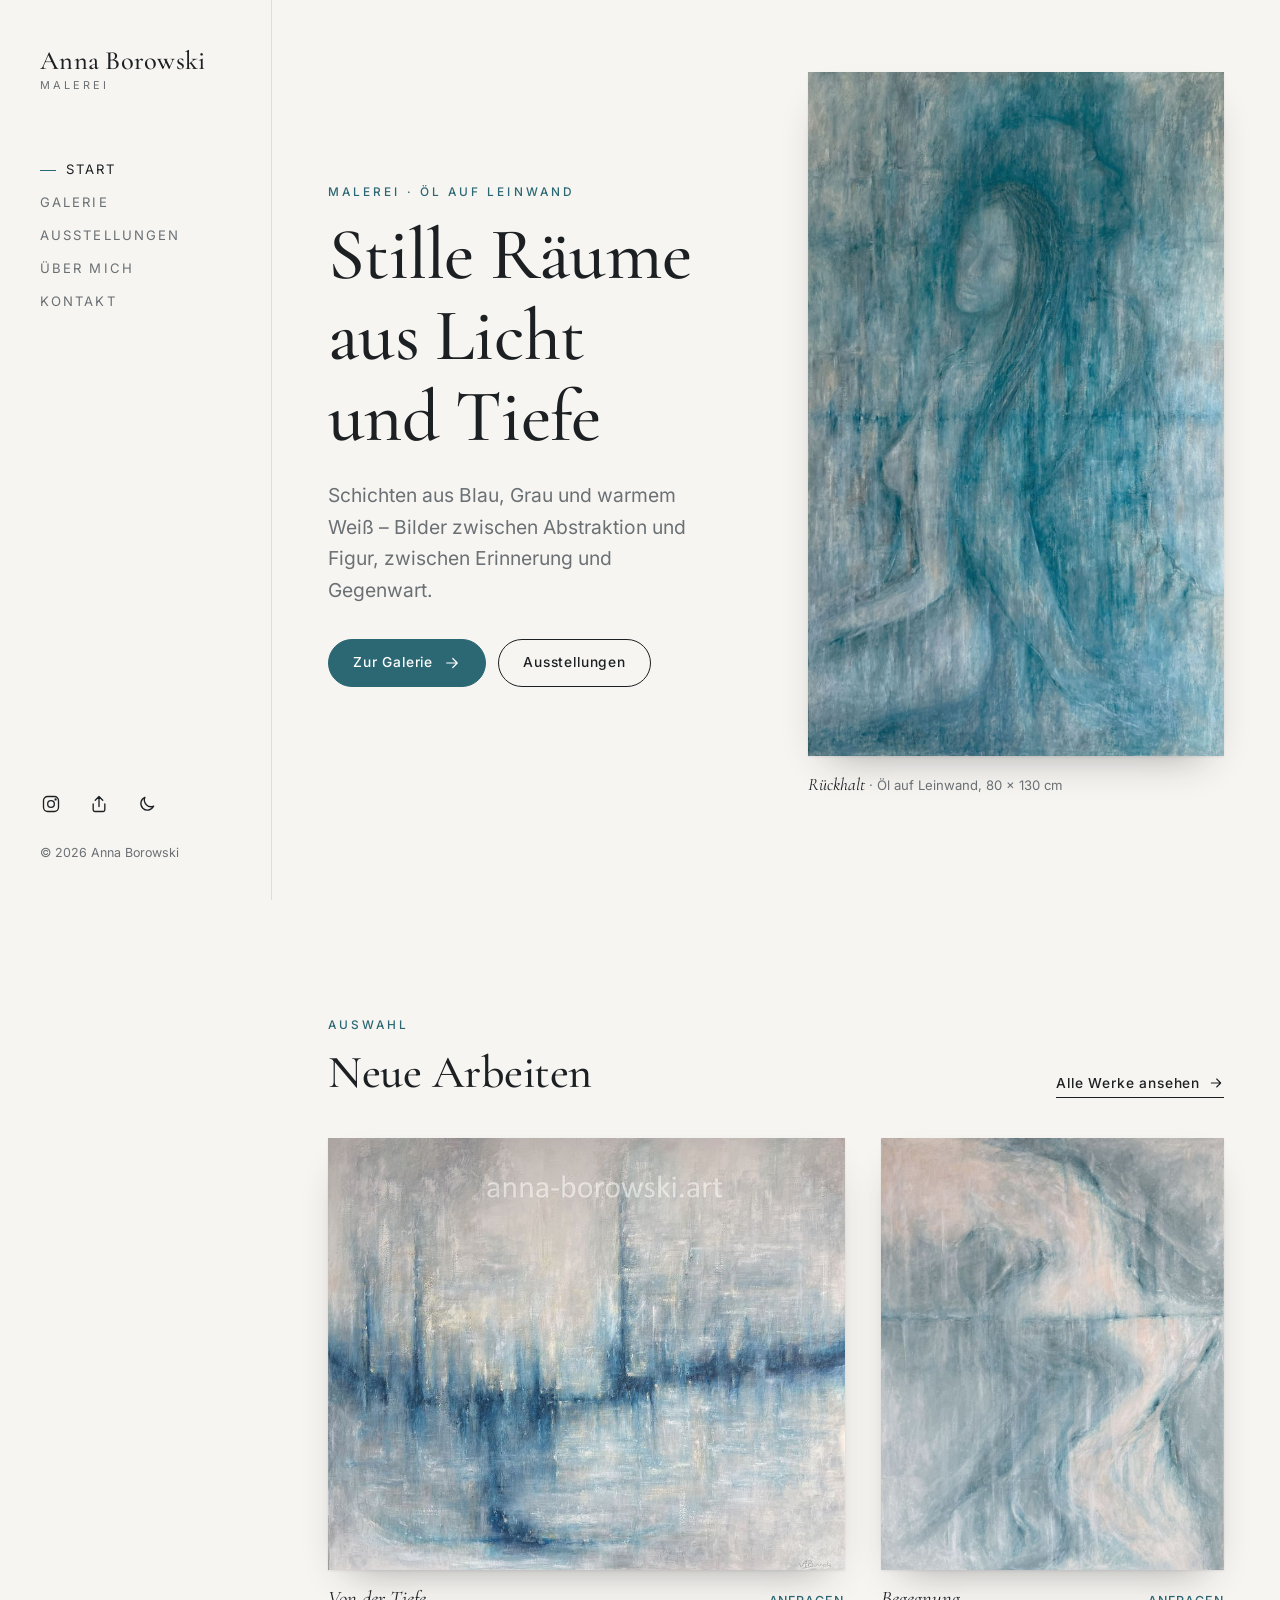
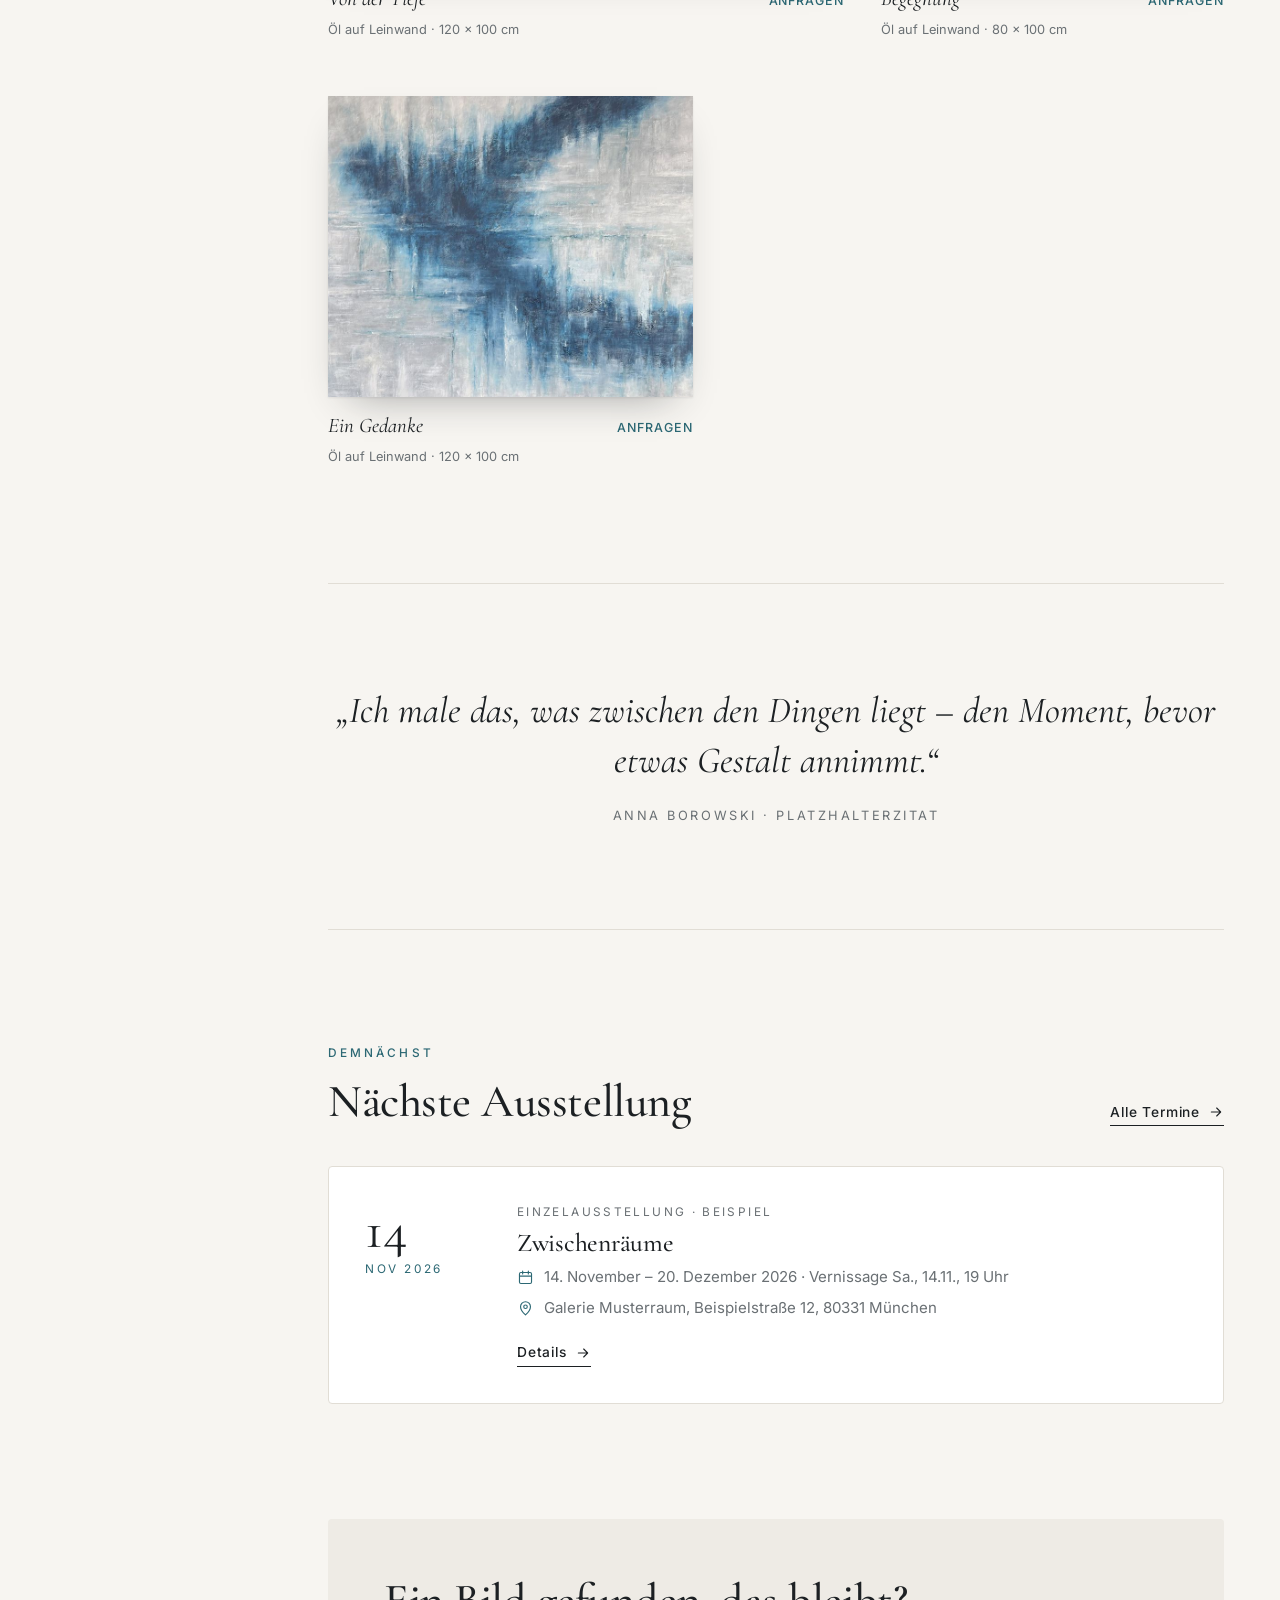
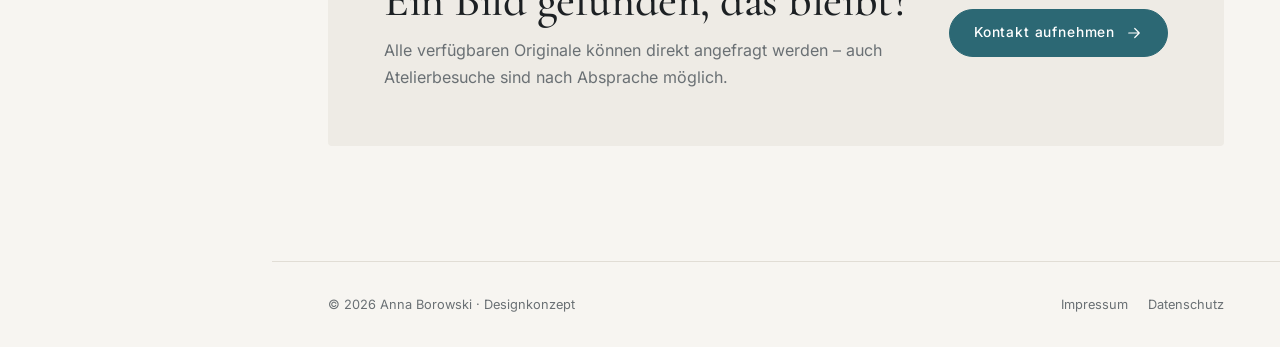
==== index.html @ f3c29e10 "Website-Konzept für Anna Borowski Statisches Designkonzept (HTML/CSS/JS, ohne Build) für GitHub Page" ====
<!doctype html>
<html lang="de">
<head>
  <meta charset="utf-8">
  <meta name="viewport" content="width=device-width, initial-scale=1, viewport-fit=cover">
  <title>Anna Borowski – Malerei</title>
  <meta name="description" content="Anna Borowski – Malerin. Ölbilder zwischen Abstraktion und Figur.">
  <!-- Konzept-Demo: nicht von Suchmaschinen indexieren lassen -->
  <meta name="robots" content="noindex, nofollow">
  <meta name="theme-color" content="#f7f5f1">
  <link rel="icon" href="assets/img/favicon.svg" type="image/svg+xml">
  <link rel="preload" href="assets/fonts/cormorant-garamond-latin-500-normal.woff2" as="font" type="font/woff2" crossorigin>
  <script>
    /* Theme vor dem ersten Rendern setzen (verhindert Aufblitzen) */
    (function () {
      var t = null;
      try { t = localStorage.getItem("theme"); } catch (e) {}
      if (t !== "light" && t !== "dark") t = matchMedia("(prefers-color-scheme: dark)").matches ? "dark" : "light";
      document.documentElement.dataset.theme = t;
    })();
  </script>
  <link rel="stylesheet" href="assets/css/style.css">
  <script src="assets/js/data.js" defer></script>
  <script src="assets/js/main.js" defer></script>
</head>
<body>
  <a class="skip-link" href="#main">Zum Inhalt springen</a>

  <!-- Kopfzeile (nur Smartphone/Tablet) -->
  <header class="topbar">
    <a class="brand" href="index.html"><span class="brand__name">Anna Borowski</span></a>
    <div class="topbar__actions">
      <button class="icon-btn" type="button" data-share aria-label="Seite teilen"><svg viewBox="0 0 24 24" fill="none" stroke="currentColor" stroke-width="1.6" stroke-linecap="round" stroke-linejoin="round" aria-hidden="true"><path d="M12 15V3M7.5 7.5L12 3l4.5 4.5"/><path d="M5 12v7a2 2 0 002 2h10a2 2 0 002-2v-7"/></svg></button>
      <button class="icon-btn" type="button" data-theme-toggle aria-label="Dunkles Design aktivieren"><svg class="icon-moon" viewBox="0 0 24 24" fill="none" stroke="currentColor" stroke-width="1.6" stroke-linecap="round" stroke-linejoin="round" aria-hidden="true"><path d="M20 14.5A8 8 0 019.5 4a8 8 0 1010.5 10.5z"/></svg><svg class="icon-sun" viewBox="0 0 24 24" fill="none" stroke="currentColor" stroke-width="1.6" stroke-linecap="round" aria-hidden="true"><circle cx="12" cy="12" r="4"/><path d="M12 2.5v2M12 19.5v2M4.6 4.6L6 6M18 18l1.4 1.4M2.5 12h2M19.5 12h2M4.6 19.4L6 18M18 6l1.4-1.4"/></svg></button>
      <button class="icon-btn menu-btn" type="button" data-menu-toggle aria-controls="site-nav" aria-expanded="false" aria-label="Menü öffnen"><svg viewBox="0 0 24 24" fill="none" stroke="currentColor" stroke-width="1.6" stroke-linecap="round" aria-hidden="true"><path class="bar bar-1" d="M4 7h16"/><path class="bar bar-2" d="M4 12h16"/><path class="bar bar-3" d="M4 17h16"/></svg></button>
    </div>
  </header>

  <!-- Navigation: links auf dem Desktop, Vollbild-Menü auf dem Smartphone -->
  <aside class="sidebar" id="site-nav">
    <a class="brand" href="index.html"><span class="brand__name">Anna Borowski</span><span class="brand__sub">Malerei</span></a>
    <nav class="nav" aria-label="Hauptnavigation">
      <ul>
        <li><a href="index.html" aria-current="page">Start</a></li>
        <li><a href="galerie.html">Galerie</a></li>
        <li><a href="ausstellungen.html">Ausstellungen</a></li>
        <li><a href="ueber-mich.html">Über mich</a></li>
        <li><a href="kontakt.html">Kontakt</a></li>
      </ul>
    </nav>
    <div class="sidebar__foot">
      <div class="sidebar__actions">
        <a class="icon-btn" data-instagram href="https://www.instagram.com/" target="_blank" rel="noopener" aria-label="Instagram" title="Instagram"><svg viewBox="0 0 24 24" fill="none" stroke="currentColor" stroke-width="1.6" stroke-linecap="round" stroke-linejoin="round" aria-hidden="true"><rect x="3" y="3" width="18" height="18" rx="5"/><circle cx="12" cy="12" r="4"/><circle cx="17.5" cy="6.5" r=".6" fill="currentColor"/></svg></a>
        <button class="icon-btn" type="button" data-share aria-label="Seite teilen" title="Seite teilen"><svg viewBox="0 0 24 24" fill="none" stroke="currentColor" stroke-width="1.6" stroke-linecap="round" stroke-linejoin="round" aria-hidden="true"><path d="M12 15V3M7.5 7.5L12 3l4.5 4.5"/><path d="M5 12v7a2 2 0 002 2h10a2 2 0 002-2v-7"/></svg></button>
        <button class="icon-btn" type="button" data-theme-toggle aria-label="Dunkles Design aktivieren"><svg class="icon-moon" viewBox="0 0 24 24" fill="none" stroke="currentColor" stroke-width="1.6" stroke-linecap="round" stroke-linejoin="round" aria-hidden="true"><path d="M20 14.5A8 8 0 019.5 4a8 8 0 1010.5 10.5z"/></svg><svg class="icon-sun" viewBox="0 0 24 24" fill="none" stroke="currentColor" stroke-width="1.6" stroke-linecap="round" aria-hidden="true"><circle cx="12" cy="12" r="4"/><path d="M12 2.5v2M12 19.5v2M4.6 4.6L6 6M18 18l1.4 1.4M2.5 12h2M19.5 12h2M4.6 19.4L6 18M18 6l1.4-1.4"/></svg></button>
      </div>
      <p class="sidebar__legal">© <span data-year>2026</span> Anna Borowski</p>
    </div>
  </aside>

  <main class="main" id="main">

    <section class="hero">
      <div class="container hero__grid">
        <div class="hero__text">
          <p class="eyebrow">Malerei · Öl auf Leinwand</p>
          <h1>Stille Räume aus Licht und Tiefe</h1>
          <p class="lead">Schichten aus Blau, Grau und warmem Weiß – Bilder zwischen Abstraktion und Figur, zwischen Erinnerung und Gegenwart.</p>
          <div class="btn-row">
            <a class="btn btn--primary" href="galerie.html">Zur Galerie <svg viewBox="0 0 24 24" fill="none" stroke="currentColor" stroke-width="1.6" stroke-linecap="round" stroke-linejoin="round" aria-hidden="true"><path d="M5 12h14M13 6l6 6-6 6"/></svg></a>
            <a class="btn" href="ausstellungen.html">Ausstellungen</a>
          </div>
        </div>
        <figure class="hero__art protected">
          <button type="button" data-open-work="rueckhalt" aria-label="Rückhalt – Großansicht öffnen">
            <img src="assets/img/works/large/rueckhalt.jpg" width="2649" height="4355" alt="Rückhalt, Öl auf Leinwand, 80 × 130 cm" draggable="false" fetchpriority="high">
          </button>
          <figcaption><em>Rückhalt</em> · Öl auf Leinwand, 80 × 130 cm</figcaption>
        </figure>
      </div>
    </section>

    <section class="section">
      <div class="container">
        <div class="section-head">
          <div><p class="eyebrow">Auswahl</p><h2>Neue Arbeiten</h2></div>
          <a class="link-arrow" href="galerie.html">Alle Werke ansehen <svg viewBox="0 0 24 24" fill="none" stroke="currentColor" stroke-width="1.6" stroke-linecap="round" stroke-linejoin="round" aria-hidden="true"><path d="M5 12h14M13 6l6 6-6 6"/></svg></a>
        </div>
        <div data-featured="von-der-tiefe,begegnung,ein-gedanke"></div>
      </div>
    </section>

    <section class="section">
      <div class="container">
        <div class="statement reveal">
          <blockquote>„Ich male das, was zwischen den Dingen liegt – den Moment, bevor etwas Gestalt annimmt.“</blockquote>
          <cite>Anna Borowski · Platzhalterzitat</cite>
        </div>
      </div>
    </section>

    <section class="section">
      <div class="container">
        <div class="section-head">
          <div><p class="eyebrow">Demnächst</p><h2>Nächste Ausstellung</h2></div>
          <a class="link-arrow" href="ausstellungen.html">Alle Termine <svg viewBox="0 0 24 24" fill="none" stroke="currentColor" stroke-width="1.6" stroke-linecap="round" stroke-linejoin="round" aria-hidden="true"><path d="M5 12h14M13 6l6 6-6 6"/></svg></a>
        </div>
        <article class="event reveal">
          <div class="event__date"><span class="event__day">14</span><span class="event__month">Nov 2026</span></div>
          <div>
            <p class="event__type">Einzelausstellung · Beispiel</p>
            <h3>Zwischenräume</h3>
            <ul class="event__facts">
              <li><svg viewBox="0 0 24 24" fill="none" stroke="currentColor" stroke-width="1.6" stroke-linecap="round" stroke-linejoin="round" aria-hidden="true"><rect x="3.5" y="5" width="17" height="15.5" rx="2"/><path d="M3.5 10h17M8 3v4M16 3v4"/></svg><span>14. November – 20. Dezember 2026 · Vernissage Sa., 14.11., 19 Uhr</span></li>
              <li><svg viewBox="0 0 24 24" fill="none" stroke="currentColor" stroke-width="1.6" stroke-linecap="round" stroke-linejoin="round" aria-hidden="true"><path d="M12 21s-7-6.2-7-11.5a7 7 0 0114 0C19 14.8 12 21 12 21z"/><circle cx="12" cy="9.5" r="2.5"/></svg><span>Galerie Musterraum, Beispielstraße 12, 80331 München</span></li>
            </ul>
            <a class="link-arrow" href="ausstellungen.html">Details <svg viewBox="0 0 24 24" fill="none" stroke="currentColor" stroke-width="1.6" stroke-linecap="round" stroke-linejoin="round" aria-hidden="true"><path d="M5 12h14M13 6l6 6-6 6"/></svg></a>
          </div>
        </article>
      </div>
    </section>

    <section class="section">
      <div class="container">
        <div class="cta-band reveal">
          <div>
            <h2>Ein Bild gefunden, das bleibt?</h2>
            <p>Alle verfügbaren Originale können direkt angefragt werden – auch Atelierbesuche sind nach Absprache möglich.</p>
          </div>
          <a class="btn btn--primary" href="kontakt.html">Kontakt aufnehmen <svg viewBox="0 0 24 24" fill="none" stroke="currentColor" stroke-width="1.6" stroke-linecap="round" stroke-linejoin="round" aria-hidden="true"><path d="M5 12h14M13 6l6 6-6 6"/></svg></a>
        </div>
      </div>
    </section>

    <footer class="site-footer">
      <span>© <span data-year>2026</span> Anna Borowski · Designkonzept</span>
      <nav aria-label="Rechtliches"><a href="#">Impressum</a><a href="#">Datenschutz</a></nav>
    </footer>
  </main>
</body>
</html>
---- assets/css/style.css ----
/* ==========================================================================
   Anna Borowski – Designkonzept
   Aufbau: Fonts · Tokens (hell/dunkel) · Basis · Layout (Sidebar/Topbar) ·
           Komponenten · Seiten · Galerie · Lightbox · Dialoge · Utilities
   ========================================================================== */

/* ---------- Fonts (lokal eingebunden, keine Verbindung zu Google) ---------- */
@font-face {
  font-family: "Cormorant Garamond";
  src: url("../fonts/cormorant-garamond-latin-400-normal.woff2") format("woff2");
  font-weight: 400; font-style: normal; font-display: swap;
}
@font-face {
  font-family: "Cormorant Garamond";
  src: url("../fonts/cormorant-garamond-latin-500-normal.woff2") format("woff2");
  font-weight: 500; font-style: normal; font-display: swap;
}
@font-face {
  font-family: "Cormorant Garamond";
  src: url("../fonts/cormorant-garamond-latin-400-italic.woff2") format("woff2");
  font-weight: 400; font-style: italic; font-display: swap;
}
@font-face {
  font-family: "Inter";
  src: url("../fonts/inter-latin-wght-normal.woff2") format("woff2");
  font-weight: 100 900; font-style: normal; font-display: swap;
}

/* ---------- Design-Tokens ---------- */
:root {
  --font-serif: "Cormorant Garamond", "Iowan Old Style", Georgia, serif;
  --font-sans: "Inter", system-ui, -apple-system, "Segoe UI", sans-serif;

  --bg: #f7f5f1;
  --surface: #ffffff;
  --surface-2: #eeebe5;
  --text: #1c2023;
  --muted: #6a7074;
  --line: #e1ddd5;
  --accent: #2c6874;          /* Petrol – aus den Blau-/Türkistönen der Bilder */
  --accent-hover: #22535d;
  --accent-contrast: #ffffff;
  --sold: #b5473a;
  --available: #3c7a5a;
  --shadow-art: 0 1px 2px rgb(30 35 40 / 0.08), 0 18px 40px -22px rgb(30 35 40 / 0.45);
  --backdrop: rgb(20 24 28 / 0.45);

  --sidebar-w: 272px;
  --gutter: 16px;
  --content-max: 1240px;
  --radius: 4px;
  --ease: cubic-bezier(0.22, 0.61, 0.36, 1);

  color-scheme: light;
}

:root[data-theme="dark"] {
  --bg: #121417;
  --surface: #1a1d21;
  --surface-2: #23272c;
  --text: #ebe7e1;
  --muted: #9ba1a7;
  --line: #2d3238;
  --accent: #86bcc7;
  --accent-hover: #a5d0d9;
  --accent-contrast: #0e1215;
  --sold: #e2705f;
  --available: #7cc29b;
  --shadow-art: 0 1px 2px rgb(0 0 0 / 0.4), 0 22px 44px -24px rgb(0 0 0 / 0.9);
  --backdrop: rgb(0 0 0 / 0.6);
  color-scheme: dark;
}

@media (min-width: 640px)  { :root { --gutter: 32px; } }
@media (min-width: 1024px) { :root { --gutter: 56px; } }

/* ---------- Basis ---------- */
*, *::before, *::after { box-sizing: border-box; }

html { -webkit-text-size-adjust: 100%; scroll-behavior: smooth; }

body {
  margin: 0;
  font-family: var(--font-sans);
  font-size: 1rem;
  line-height: 1.65;
  color: var(--text);
  background: var(--bg);
  -webkit-font-smoothing: antialiased;
  transition: background-color .35s var(--ease), color .35s var(--ease);
}

h1, h2, h3 {
  font-family: var(--font-serif);
  font-weight: 500;
  line-height: 1.1;
  letter-spacing: -0.01em;
  margin: 0 0 .5em;
}
h1 { font-size: clamp(2.6rem, 6vw, 4.6rem); }
h2 { font-size: clamp(2rem, 3.6vw, 2.9rem); }
h3 { font-size: 1.6rem; }

p { margin: 0 0 1.1em; }
a { color: inherit; }
a:hover { color: var(--accent); }

img { display: block; max-width: 100%; height: auto; }

button { font: inherit; color: inherit; }

:focus-visible { outline: 2px solid var(--accent); outline-offset: 3px; }

::selection { background: var(--accent); color: var(--accent-contrast); }

.skip-link {
  position: absolute; left: 12px; top: -60px; z-index: 200;
  background: var(--text); color: var(--bg); padding: 10px 16px; border-radius: var(--radius);
}
.skip-link:focus { top: 12px; }

/* Bilderschutz: kein Markieren, Ziehen oder iOS-Long-Press-Menü */
.protected, .protected img {
  -webkit-user-select: none; user-select: none;
  -webkit-user-drag: none;
  -webkit-touch-callout: none;
}

/* ---------- Layout: Topbar (mobil) ---------- */
.topbar {
  position: sticky; top: 0; z-index: 60;
  display: flex; align-items: center; justify-content: space-between; gap: 12px;
  height: 64px; padding: 0 var(--gutter);
  background: color-mix(in srgb, var(--bg) 88%, transparent);
  -webkit-backdrop-filter: blur(12px); backdrop-filter: blur(12px);
  border-bottom: 1px solid transparent;
  transition: border-color .3s;
}
.topbar.is-scrolled { border-bottom-color: var(--line); }
.topbar__actions { display: flex; align-items: center; gap: 4px; }

.brand { text-decoration: none; display: inline-flex; flex-direction: column; line-height: 1; }
.brand:hover { color: inherit; }
.brand__name { font-family: var(--font-serif); font-size: 1.65rem; font-weight: 500; letter-spacing: .01em; }
.brand__sub {
  margin-top: 6px; font-size: .68rem; letter-spacing: .28em; text-transform: uppercase; color: var(--muted);
}

/* ---------- Layout: Sidebar (Desktop) / Menü-Overlay (mobil) ---------- */
.sidebar {
  position: fixed; inset: 0; z-index: 50;
  display: flex; flex-direction: column;
  padding: 96px var(--gutter) 32px;
  background: var(--bg);
  visibility: hidden; opacity: 0;
  transform: translateY(-8px);
  transition: opacity .3s var(--ease), transform .3s var(--ease), visibility 0s linear .3s;
}
.sidebar .brand { display: none; }
.menu-open .sidebar {
  visibility: visible; opacity: 1; transform: none;
  transition: opacity .3s var(--ease), transform .3s var(--ease);
}
.menu-open { overflow: hidden; }

.nav ul { list-style: none; margin: 0; padding: 0; }
.nav a {
  position: relative; display: inline-block; text-decoration: none;
  font-family: var(--font-serif); font-size: 2.3rem; line-height: 1.5;
  color: var(--muted); transition: color .2s;
}
.nav a:hover, .nav a[aria-current="page"] { color: var(--text); }
.nav a[aria-current="page"]::after {
  content: ""; position: absolute; left: 0; right: 0; bottom: .3em; height: 1px; background: var(--accent);
}

.sidebar__foot { margin-top: auto; }
.sidebar__actions { display: flex; gap: 6px; margin-left: -10px; }
.sidebar__legal { margin: 18px 0 0; font-size: .78rem; color: var(--muted); }
.sidebar__legal a { text-decoration: none; }

@media (min-width: 1024px) {
  .topbar { display: none; }
  .sidebar {
    inset: 0 auto 0 0; width: var(--sidebar-w);
    padding: 48px 40px 36px;
    visibility: visible; opacity: 1; transform: none; transition: none;
    border-right: 1px solid var(--line);
    background: var(--bg);
  }
  .sidebar .brand { display: inline-flex; margin-bottom: 64px; }
  .nav li + li { margin-top: 4px; }
  .nav a {
    font-family: var(--font-sans); font-size: .82rem; line-height: 2.2;
    letter-spacing: .16em; text-transform: uppercase;
    padding-left: 0; transition: color .2s, padding-left .25s var(--ease);
  }
  .nav a::before {
    content: ""; position: absolute; left: 0; top: 50%; width: 0; height: 1px; background: var(--accent);
    transition: width .25s var(--ease);
  }
  .nav a:hover, .nav a[aria-current="page"] { padding-left: 26px; }
  .nav a:hover::before, .nav a[aria-current="page"]::before { width: 16px; }
  .nav a[aria-current="page"]::after { display: none; }
  .main { margin-left: var(--sidebar-w); }
}

/* ---------- Icon-Buttons ---------- */
.icon-btn {
  display: inline-grid; place-items: center;
  width: 42px; height: 42px; padding: 0;
  border: 0; border-radius: 50%; background: transparent; color: var(--text);
  cursor: pointer; text-decoration: none;
  transition: background-color .2s, color .2s;
}
.icon-btn:hover { background: var(--surface-2); color: var(--accent); }
.icon-btn svg { width: 20px; height: 20px; }

/* Theme-Schalter: im hellen Modus Mond zeigen, im dunklen die Sonne */
.icon-sun { display: none; }
:root[data-theme="dark"] .icon-sun { display: block; }
:root[data-theme="dark"] .icon-moon { display: none; }

/* Menü-Button (Burger ↔ X) */
.menu-btn .bar { transition: transform .3s var(--ease), opacity .2s; transform-origin: center; }
.menu-open .menu-btn .bar-1 { transform: translateY(5px) rotate(45deg); }
.menu-open .menu-btn .bar-2 { opacity: 0; }
.menu-open .menu-btn .bar-3 { transform: translateY(-5px) rotate(-45deg); }

/* ---------- Hauptbereich ---------- */
.main { min-height: 100vh; display: flex; flex-direction: column; }
.container {
  width: 100%; max-width: var(--content-max);
  margin: 0 auto; padding: 0 var(--gutter);
}
.section { padding: clamp(56px, 9vw, 120px) 0; }
.section + .section { padding-top: 0; }

.page-head { padding: clamp(40px, 7vw, 96px) 0 clamp(32px, 4vw, 56px); }
.page-head h1 { margin-bottom: .25em; }

.eyebrow {
  margin: 0 0 14px; font-family: var(--font-sans); line-height: 1.4; font-size: .74rem; font-weight: 500;
  letter-spacing: .26em; text-transform: uppercase; color: var(--accent);
}
.lead { font-size: clamp(1.05rem, 1.6vw, 1.2rem); color: var(--muted); max-width: 40em; }

.placeholder-note {
  display: inline-flex; align-items: center; gap: 8px;
  margin: 0 0 20px; padding: 4px 10px;
  font-size: .72rem; letter-spacing: .06em; text-transform: uppercase;
  color: var(--muted); border: 1px dashed var(--line); border-radius: 999px;
}

/* ---------- Buttons & Links ---------- */
.btn {
  display: inline-flex; align-items: center; justify-content: center; gap: 10px;
  min-height: 48px; padding: 0 24px;
  border: 1px solid var(--text); border-radius: 999px;
  background: transparent; color: var(--text);
  font-size: .86rem; font-weight: 500; letter-spacing: .06em;
  text-decoration: none; cursor: pointer;
  transition: background-color .2s, color .2s, border-color .2s, transform .2s;
}
.btn:hover { background: var(--text); color: var(--bg); }
.btn--primary { background: var(--accent); border-color: var(--accent); color: var(--accent-contrast); }
.btn--primary:hover { background: var(--accent-hover); border-color: var(--accent-hover); color: var(--accent-contrast); }
.btn svg { width: 18px; height: 18px; }
.btn-row { display: flex; flex-wrap: wrap; gap: 12px; }

.link-arrow {
  display: inline-flex; align-items: center; gap: 8px;
  font-size: .86rem; font-weight: 500; letter-spacing: .06em; text-decoration: none;
  border-bottom: 1px solid currentColor; padding-bottom: 2px;
}
.link-arrow svg { width: 16px; height: 16px; transition: transform .2s var(--ease); }
.link-arrow:hover svg { transform: translateX(4px); }

/* ---------- Startseite ---------- */
.hero { padding: clamp(32px, 6vw, 72px) 0 clamp(56px, 8vw, 110px); }
.hero__grid { display: grid; gap: 40px; align-items: center; }
.hero__text h1 { margin-bottom: .3em; }
.hero__text .lead { margin-bottom: 32px; }
.hero__art { margin: 0; justify-self: center; }
.hero__art button { display: block; padding: 0; border: 0; background: none; cursor: zoom-in; }
.hero__art img { max-height: 76vh; width: auto; box-shadow: var(--shadow-art); }
.hero__art figcaption { margin-top: 14px; font-size: .82rem; color: var(--muted); }
.hero__art figcaption em { font-family: var(--font-serif); font-size: 1.1rem; color: var(--text); }

@media (min-width: 900px) {
  .hero__grid { grid-template-columns: minmax(0, 5fr) minmax(0, 6fr); gap: 64px; }
  .hero__art { justify-self: end; }
}

.section-head {
  display: flex; flex-wrap: wrap; align-items: end; justify-content: space-between; gap: 16px 32px;
  margin-bottom: 40px;
}
.section-head h2 { margin: 0; }

.statement {
  border-top: 1px solid var(--line); border-bottom: 1px solid var(--line);
  padding: clamp(56px, 8vw, 104px) 0; text-align: center;
}
.statement blockquote {
  margin: 0 auto; max-width: 30em;
  font-family: var(--font-serif); font-style: italic;
  font-size: clamp(1.6rem, 3vw, 2.3rem); line-height: 1.35;
}
.statement cite { display: block; margin-top: 20px; font-style: normal; font-size: .8rem; letter-spacing: .2em; text-transform: uppercase; color: var(--muted); }

.cta-band {
  display: grid; gap: 24px; align-items: center;
  padding: clamp(32px, 5vw, 56px);
  background: var(--surface-2); border-radius: var(--radius);
}
.cta-band h2 { margin: 0 0 .25em; }
.cta-band p { margin: 0; color: var(--muted); }
@media (min-width: 800px) { .cta-band { grid-template-columns: 1fr auto; } }

/* ---------- Ausstellungs-Karten ---------- */
.events { display: grid; gap: 20px; }
.event {
  display: grid; gap: 20px 32px;
  padding: 28px; border: 1px solid var(--line); border-radius: var(--radius);
  background: var(--surface);
  transition: border-color .2s, transform .3s var(--ease);
}
.event:hover { border-color: color-mix(in srgb, var(--accent) 45%, var(--line)); }
.event__date { font-family: var(--font-serif); line-height: 1; }
.event__day { font-size: 3.4rem; }
.event__month { display: block; margin-top: 6px; font-family: var(--font-sans); font-size: .74rem; letter-spacing: .22em; text-transform: uppercase; color: var(--accent); }
.event__type { margin: 0 0 6px; font-size: .74rem; letter-spacing: .2em; text-transform: uppercase; color: var(--muted); }
.event h3 { margin-bottom: .3em; }
.event__facts { list-style: none; margin: 0 0 18px; padding: 0; color: var(--muted); font-size: .94rem; }
.event__facts li { display: flex; gap: 10px; align-items: flex-start; margin-top: 6px; }
.event__facts svg { flex: none; width: 17px; height: 17px; margin-top: 4px; color: var(--accent); }
.event__desc { max-width: 42em; }
.event .btn { min-height: 42px; padding: 0 18px; font-size: .8rem; }
@media (min-width: 720px) { .event { grid-template-columns: 120px 1fr; padding: 36px; } }

.timeline { list-style: none; margin: 0; padding: 0; border-top: 1px solid var(--line); }
.timeline li {
  display: grid; grid-template-columns: 72px 1fr; gap: 16px;
  padding: 18px 0; border-bottom: 1px solid var(--line);
}
.timeline .year { font-family: var(--font-serif); font-size: 1.3rem; color: var(--accent); line-height: 1.4; }
.timeline strong { font-weight: 500; }
.timeline span { color: var(--muted); }

/* ---------- Über mich ---------- */
.about { display: grid; gap: 48px; }
.about__portrait {
  position: relative; margin: 0;
  aspect-ratio: 4 / 5; border-radius: var(--radius); overflow: hidden;
  background:
    radial-gradient(120% 90% at 20% 10%, color-mix(in srgb, var(--accent) 28%, transparent), transparent 60%),
    linear-gradient(160deg, var(--surface-2), color-mix(in srgb, var(--accent) 18%, var(--surface-2)));
  display: grid; place-items: center; text-align: center; color: var(--muted);
}
.about__portrait svg { display: block; width: 44px; height: 44px; margin: 0 auto 10px; opacity: .7; }
.about__portrait span { font-size: .8rem; letter-spacing: .14em; text-transform: uppercase; }
.about__text p:first-of-type::first-letter {
  float: left; font-family: var(--font-serif); font-size: 4.2em; line-height: .8; padding: 6px 10px 0 0; color: var(--accent);
}
@media (min-width: 900px) {
  .about { grid-template-columns: minmax(0, 5fr) minmax(0, 7fr); gap: 72px; align-items: start; }
  .about__portrait { position: sticky; top: 48px; }
}
.facts { display: grid; gap: 40px; margin-top: 56px; }
@media (min-width: 720px) { .facts { grid-template-columns: 1fr 1fr; } }
.facts h3 { font-size: 1.35rem; }

/* ---------- Kontakt ---------- */
.contact { display: grid; gap: 48px; }
@media (min-width: 960px) { .contact { grid-template-columns: minmax(0, 4fr) minmax(0, 6fr); gap: 80px; } }
.contact__list { list-style: none; margin: 32px 0 0; padding: 0; }
.contact__list li { display: flex; gap: 14px; padding: 16px 0; border-top: 1px solid var(--line); }
.contact__list li:last-child { border-bottom: 1px solid var(--line); }
.contact__list svg { flex: none; width: 20px; height: 20px; margin-top: 3px; color: var(--accent); }
.contact__list small { display: block; font-size: .74rem; letter-spacing: .16em; text-transform: uppercase; color: var(--muted); }
.contact__list a { text-decoration: none; }

/* ---------- Formulare ---------- */
.form { display: grid; gap: 22px; }
.form__row { display: grid; gap: 22px; }
@media (min-width: 640px) { .form__row--2 { grid-template-columns: 1fr 1fr; } }
.field { display: grid; gap: 8px; }
.field label { font-size: .78rem; font-weight: 500; letter-spacing: .1em; text-transform: uppercase; color: var(--muted); }
.field input, .field select, .field textarea {
  width: 100%; padding: 14px 16px;
  font: inherit; font-size: 1rem; color: var(--text);
  background: var(--surface); border: 1px solid var(--line); border-radius: var(--radius);
  transition: border-color .2s, box-shadow .2s;
}
.field textarea { min-height: 160px; resize: vertical; }
.field input:focus, .field select:focus, .field textarea:focus {
  outline: none; border-color: var(--accent);
  box-shadow: 0 0 0 3px color-mix(in srgb, var(--accent) 22%, transparent);
}
.check { display: flex; gap: 12px; align-items: flex-start; font-size: .88rem; color: var(--muted); }
.check input { flex: none; width: 18px; height: 18px; margin-top: 3px; accent-color: var(--accent); }
.form__note { font-size: .8rem; color: var(--muted); margin: 0; }
.form-success {
  padding: 40px; text-align: center;
  border: 1px solid var(--line); border-radius: var(--radius); background: var(--surface);
}
.form-success svg { width: 44px; height: 44px; color: var(--available); margin: 0 auto 16px; }
.form-success h3 { margin-bottom: .3em; }
.form-success p { color: var(--muted); margin: 0; }

/* ---------- Galerie: Werkzeugleiste ---------- */
.toolbar {
  display: flex; flex-wrap: wrap; justify-content: space-between; align-items: center; gap: 16px;
  padding: 0 0 28px; margin-bottom: 40px; border-bottom: 1px solid var(--line);
}
.segmented { display: inline-flex; gap: 4px; padding: 4px; border-radius: 999px; background: var(--surface-2); }
.segmented button {
  display: inline-flex; align-items: center; gap: 8px;
  min-height: 36px; padding: 0 16px; border: 0; border-radius: 999px;
  background: transparent; color: var(--muted);
  font-size: .8rem; font-weight: 500; letter-spacing: .04em; cursor: pointer;
  transition: background-color .2s, color .2s;
}
.segmented button:hover { color: var(--text); }
.segmented button[aria-pressed="true"] { background: var(--surface); color: var(--text); box-shadow: 0 1px 3px rgb(0 0 0 / .12); }
.segmented svg { width: 16px; height: 16px; }
.segmented .count { opacity: .55; font-variant-numeric: tabular-nums; }
@media (max-width: 520px) {
  .view-switch .label { display: none; }
  .view-switch button { padding: 0 12px; }
}

/* ---------- Galerie: Werk-Karte ---------- */
.work { margin: 0; }
.work__media {
  display: block; width: 100%; padding: 0; border: 0; background: none;
  cursor: zoom-in; position: relative;
}
.work__media img {
  width: 100%; height: auto;
  background: var(--surface-2);
  box-shadow: var(--shadow-art);
  transition: transform .5s var(--ease), box-shadow .5s var(--ease), opacity .3s;
}
.work__media:hover img { transform: translateY(-4px); }
.work__caption {
  display: grid; grid-template-columns: minmax(0, 1fr) auto; column-gap: 12px; align-items: baseline;
  margin-top: 16px;
}
.work__title { font-family: var(--font-serif); font-style: italic; font-size: 1.3rem; line-height: 1.2; }
.work__meta { grid-column: 1 / -1; margin-top: 3px; font-size: .8rem; color: var(--muted); }
.nowrap { white-space: nowrap; }

.inquire-link {
  padding: 4px 0; border: 0; background: none; cursor: pointer;
  font-size: .78rem; font-weight: 500; letter-spacing: .08em; text-transform: uppercase;
  color: var(--accent); border-bottom: 1px solid transparent; transition: border-color .2s;
}
.inquire-link:hover { border-bottom-color: currentColor; }

.status {
  display: inline-flex; align-items: center; gap: 7px;
  font-size: .78rem; letter-spacing: .06em; color: var(--muted); white-space: nowrap;
}
.status::before { content: ""; width: 8px; height: 8px; border-radius: 50%; background: var(--available); }
.status--sold::before { background: var(--sold); }   /* der klassische „rote Punkt“ der Galerien */

/* Layout 1 – Reihen (Justified): gleiche Höhe pro Reihe, Breite folgt dem Seitenverhältnis */
.gallery--rows { --row-h: 300px; display: flex; flex-wrap: wrap; gap: 56px 36px; }
.gallery--rows .work { flex-basis: calc(var(--r) * var(--row-h)); flex-shrink: 1; min-width: 0; }
.gallery--rows::after { content: ""; flex: 999 1 0; }
@media (max-width: 1279px) { .gallery--rows { --row-h: 240px; } }
@media (max-width: 599px)  { .gallery--rows .work { flex-basis: 100% !important; } }

/* Layout 2 – Mosaik (Masonry-Spalten) */
.gallery--masonry { columns: 3 260px; column-gap: 36px; }
.gallery--masonry .work { break-inside: avoid; margin-bottom: 48px; }

/* Layout 3 – Einzeln: wie ein Rundgang durch die Ausstellung */
.gallery--single { display: grid; gap: clamp(72px, 10vw, 140px); }
.gallery--single .work { display: grid; justify-items: center; }
.gallery--single .work__media { width: auto; }
.gallery--single .work__media img { width: auto; max-height: 78vh; margin: 0 auto; }
.gallery--single .work__caption { grid-template-columns: 1fr; justify-items: center; text-align: center; }
.gallery--single .work__action { order: 3; margin-top: 12px; }
.gallery--single .work__title { font-size: 1.7rem; }

.gallery-empty { padding: 60px 0; text-align: center; color: var(--muted); }

/* Einblend-Animation */
.reveal { opacity: 0; transform: translateY(18px); transition: opacity .7s var(--ease), transform .7s var(--ease); }
.reveal.is-visible { opacity: 1; transform: none; }

/* ---------- Lightbox ---------- */
.lightbox {
  position: fixed; inset: 0; z-index: 100;
  display: grid; grid-template-rows: 1fr auto;
  background: var(--bg);
  opacity: 0; visibility: hidden;
  transition: opacity .3s var(--ease), visibility 0s linear .3s;
}
.lightbox.is-open { opacity: 1; visibility: visible; transition: opacity .3s var(--ease); }
.lightbox__stage { position: relative; display: grid; place-items: center; min-height: 0; padding: 64px 12px 12px; }
.lightbox__figure { position: relative; margin: 0; max-width: 100%; max-height: 100%; display: grid; place-items: center; }
.lightbox__img {
  max-width: 100%; max-height: calc(100vh - 230px); width: auto; height: auto;
  box-shadow: var(--shadow-art);
  transition: opacity .25s var(--ease);
}
.lightbox__img.is-loading { opacity: .35; }
.lightbox__shield { position: absolute; inset: 0; }   /* liegt über dem Bild → kein „Bild speichern unter“ */
.lightbox__info {
  padding: 16px var(--gutter) max(20px, env(safe-area-inset-bottom));
  border-top: 1px solid var(--line);
  display: grid; grid-template-columns: 1fr auto; gap: 8px 16px; align-items: center;
}
.lightbox__count { grid-column: 1 / -1; margin: 0; font-size: .72rem; letter-spacing: .2em; color: var(--muted); }
.lightbox__title { margin: 0; font-style: italic; font-weight: 400; font-size: 1.6rem; }
.lightbox__meta { margin: 2px 0 0; font-size: .84rem; color: var(--muted); }
.lightbox__status { margin: 10px 0 0; }
.lightbox__price { font-size: .78rem; color: var(--muted); }
.lightbox__buttons { display: flex; gap: 8px; align-items: center; }
.lightbox__buttons .btn { min-height: 44px; padding: 0 18px; font-size: .8rem; }
.lightbox__buttons .btn--share { width: 44px; padding: 0; }
.lightbox__buttons .btn--share .label { display: none; }

.lightbox__close, .lightbox__nav {
  position: absolute; z-index: 2;
  display: grid; place-items: center; width: 48px; height: 48px;
  border: 0; border-radius: 50%; padding: 0;
  background: color-mix(in srgb, var(--surface) 80%, transparent); color: var(--text);
  cursor: pointer; transition: background-color .2s, color .2s;
}
.lightbox__close:hover, .lightbox__nav:hover { background: var(--surface); color: var(--accent); }
.lightbox__close svg, .lightbox__nav svg { width: 22px; height: 22px; }
.lightbox__close { top: 10px; right: 10px; }
.lightbox__nav { top: 50%; transform: translateY(-50%); }
.lightbox__prev { left: 8px; }
.lightbox__next { right: 8px; }

@media (max-width: 719px) {
  .lightbox__nav { top: auto; bottom: 18px; transform: none; }
  .lightbox__stage { padding-bottom: 76px; }
  .lightbox__img { max-height: calc(100vh - 300px); }
  .lightbox__info { grid-template-columns: 1fr; gap: 12px; }
  .lightbox__buttons .btn--primary { flex: 1; }
}

@media (min-width: 1024px) {
  .lightbox { grid-template-rows: none; grid-template-columns: 1fr 340px; }
  .lightbox__stage { padding: 48px 88px; }
  .lightbox__img { max-height: calc(100vh - 96px); }
  .lightbox__info {
    border-top: 0; border-left: 1px solid var(--line);
    grid-template-columns: 1fr; align-content: center; padding: 48px 40px;
  }
  .lightbox__count { margin-bottom: 24px; }
  .lightbox__title { font-size: 2.3rem; }
  .lightbox__buttons { margin-top: 28px; flex-direction: column; align-items: stretch; }
  .lightbox__buttons .btn--share { width: auto; padding: 0 18px; }
  .lightbox__buttons .btn--share .label { display: inline; }
  .lightbox__prev { left: 20px; }
  .lightbox__next { right: 20px; }
  .lightbox__close { top: 20px; right: 360px; }
}

/* ---------- Dialoge (Kaufanfrage, Teilen) ---------- */
.dialog {
  width: min(560px, calc(100vw - 24px)); max-height: calc(100vh - 24px);
  padding: 0; border: 0; border-radius: 8px;
  background: var(--bg); color: var(--text);
  box-shadow: 0 30px 80px -20px rgb(0 0 0 / .5);
}
.dialog::backdrop { background: var(--backdrop); -webkit-backdrop-filter: blur(3px); backdrop-filter: blur(3px); }
.dialog[open] { animation: dialog-in .3s var(--ease); }
@keyframes dialog-in { from { opacity: 0; transform: translateY(12px) scale(.98); } }
.dialog__inner { padding: 32px clamp(20px, 5vw, 40px) 36px; }
.dialog__head { display: flex; justify-content: space-between; align-items: start; gap: 16px; margin-bottom: 24px; }
.dialog__head h2 { font-size: 2rem; margin: 0; }
.dialog__head .icon-btn { margin: -6px -10px 0 0; }
.dialog__work { display: flex; gap: 16px; align-items: center; padding: 14px; margin-bottom: 24px; background: var(--surface-2); border-radius: var(--radius); }
.dialog__work img { width: 64px; height: 64px; object-fit: cover; border-radius: 2px; }
.dialog__work strong { display: block; font-family: var(--font-serif); font-style: italic; font-weight: 400; font-size: 1.3rem; line-height: 1.2; }
.dialog__work span { font-size: .82rem; color: var(--muted); }

.share-list { display: grid; gap: 8px; list-style: none; margin: 0; padding: 0; }
.share-list a, .share-list button {
  display: flex; align-items: center; gap: 14px; width: 100%;
  padding: 14px 16px; border: 1px solid var(--line); border-radius: var(--radius);
  background: var(--surface); text-decoration: none; text-align: left; cursor: pointer;
  transition: border-color .2s, color .2s;
}
.share-list a:hover, .share-list button:hover { border-color: var(--accent); color: var(--accent); }
.share-list svg { width: 20px; height: 20px; }

/* ---------- Toast ---------- */
.toast {
  position: fixed; left: 50%; bottom: 28px; z-index: 300;
  max-width: calc(100vw - 32px);
  padding: 12px 20px; border-radius: 999px;
  background: var(--text); color: var(--bg); font-size: .86rem;
  transform: translate(-50%, 20px); opacity: 0; pointer-events: none;
  transition: opacity .25s, transform .25s var(--ease);
}
.toast.is-visible { opacity: 1; transform: translate(-50%, 0); }

/* ---------- Footer ---------- */
.site-footer {
  margin-top: auto;
  padding: 32px var(--gutter);
  border-top: 1px solid var(--line);
  display: flex; flex-wrap: wrap; justify-content: space-between; gap: 8px 24px;
  font-size: .8rem; color: var(--muted);
}
.site-footer a { text-decoration: none; }
.site-footer nav { display: flex; gap: 20px; }

/* ---------- Bewegung reduzieren ---------- */
@media (prefers-reduced-motion: reduce) {
  *, *::before, *::after { animation-duration: .01ms !important; transition-duration: .01ms !important; scroll-behavior: auto !important; }
  .reveal { opacity: 1; transform: none; }
}
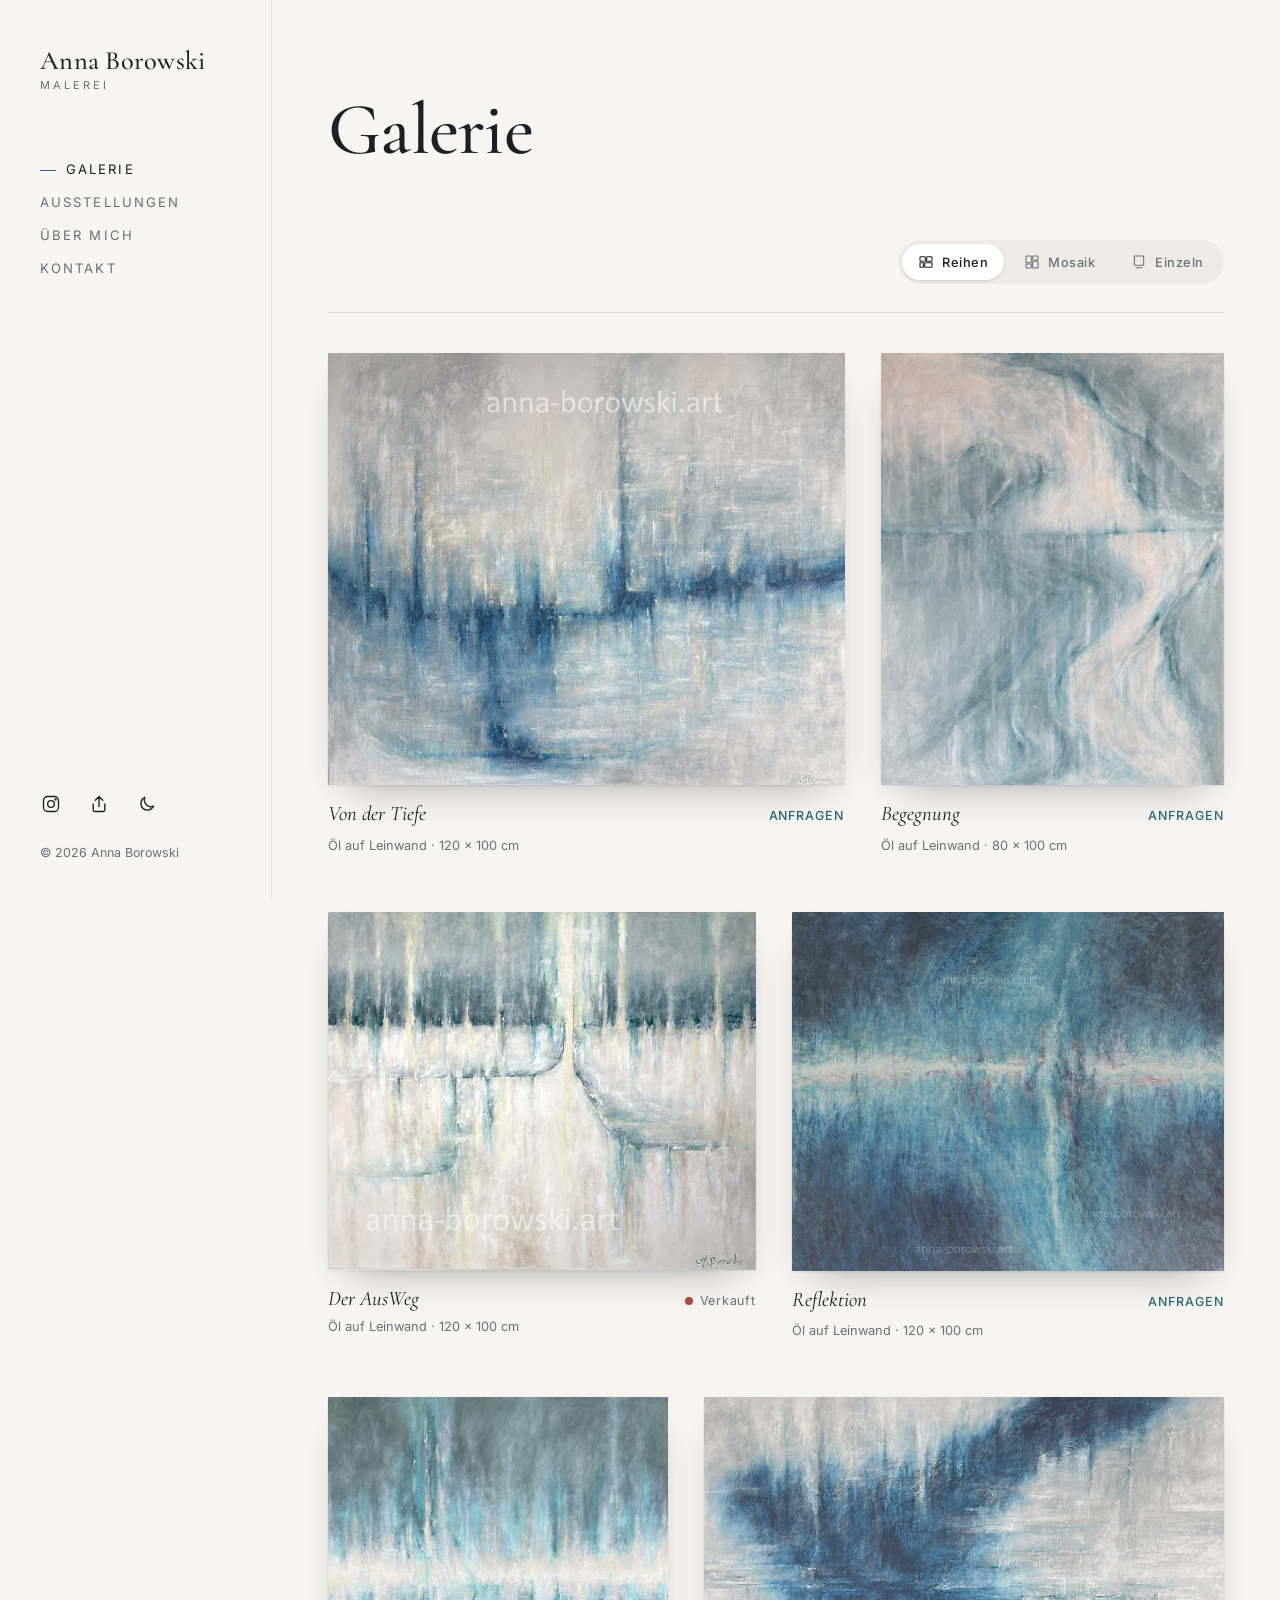
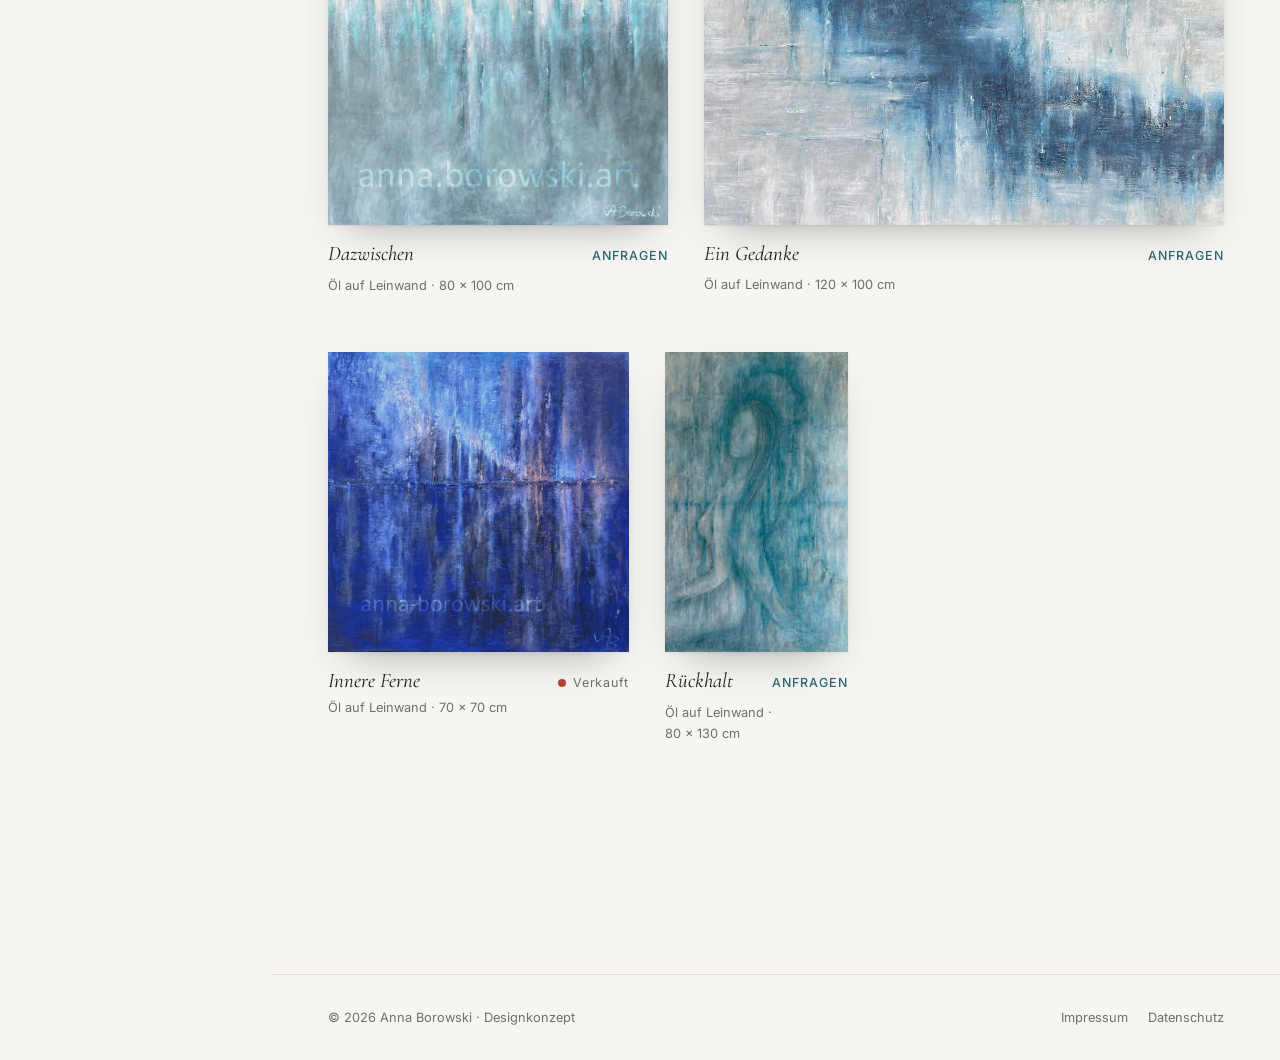
==== commit d26d056f: "Galerie als Startseite, Filter und Zierlinien entfernt - Startseite entfällt, die Galerie ist jetzt " ====
--- a/index.html
+++ b/index.html
@@ -41,8 +41,7 @@
     <a class="brand" href="index.html"><span class="brand__name">Anna Borowski</span><span class="brand__sub">Malerei</span></a>
     <nav class="nav" aria-label="Hauptnavigation">
       <ul>
-        <li><a href="index.html" aria-current="page">Start</a></li>
-        <li><a href="galerie.html">Galerie</a></li>
+        <li><a href="index.html" aria-current="page">Galerie</a></li>
         <li><a href="ausstellungen.html">Ausstellungen</a></li>
         <li><a href="ueber-mich.html">Über mich</a></li>
         <li><a href="kontakt.html">Kontakt</a></li>
@@ -60,77 +59,23 @@
 
   <main class="main" id="main">
 
-    <section class="hero">
-      <div class="container hero__grid">
-        <div class="hero__text">
-          <p class="eyebrow">Malerei · Öl auf Leinwand</p>
-          <h1>Stille Räume aus Licht und Tiefe</h1>
-          <p class="lead">Schichten aus Blau, Grau und warmem Weiß – Bilder zwischen Abstraktion und Figur, zwischen Erinnerung und Gegenwart.</p>
-          <div class="btn-row">
-            <a class="btn btn--primary" href="galerie.html">Zur Galerie <svg viewBox="0 0 24 24" fill="none" stroke="currentColor" stroke-width="1.6" stroke-linecap="round" stroke-linejoin="round" aria-hidden="true"><path d="M5 12h14M13 6l6 6-6 6"/></svg></a>
-            <a class="btn" href="ausstellungen.html">Ausstellungen</a>
-          </div>
-        </div>
-        <figure class="hero__art protected">
-          <button type="button" data-open-work="rueckhalt" aria-label="Rückhalt – Großansicht öffnen">
-            <img src="assets/img/works/large/rueckhalt.jpg" width="2649" height="4355" alt="Rückhalt, Öl auf Leinwand, 80 × 130 cm" draggable="false" fetchpriority="high">
-          </button>
-          <figcaption><em>Rückhalt</em> · Öl auf Leinwand, 80 × 130 cm</figcaption>
-        </figure>
-      </div>
-    </section>
+    <div class="container">
+      <header class="page-head">
+        <h1>Galerie</h1>
+      </header>
 
-    <section class="section">
-      <div class="container">
-        <div class="section-head">
-          <div><p class="eyebrow">Auswahl</p><h2>Neue Arbeiten</h2></div>
-          <a class="link-arrow" href="galerie.html">Alle Werke ansehen <svg viewBox="0 0 24 24" fill="none" stroke="currentColor" stroke-width="1.6" stroke-linecap="round" stroke-linejoin="round" aria-hidden="true"><path d="M5 12h14M13 6l6 6-6 6"/></svg></a>
-        </div>
-        <div data-featured="von-der-tiefe,begegnung,ein-gedanke"></div>
-      </div>
-    </section>
-
-    <section class="section">
-      <div class="container">
-        <div class="statement reveal">
-          <blockquote>„Ich male das, was zwischen den Dingen liegt – den Moment, bevor etwas Gestalt annimmt.“</blockquote>
-          <cite>Anna Borowski · Platzhalterzitat</cite>
+      <div class="toolbar">
+        <div class="segmented view-switch" role="group" aria-label="Darstellung wählen">
+          <button type="button" data-view="rows" aria-pressed="true" title="Reihen"><svg viewBox="0 0 24 24" fill="none" stroke="currentColor" stroke-width="1.6" stroke-linejoin="round" aria-hidden="true"><rect x="3" y="4" width="8" height="7" rx="1"/><rect x="13" y="4" width="8" height="7" rx="1"/><rect x="3" y="13" width="5" height="7" rx="1"/><rect x="10" y="13" width="11" height="7" rx="1"/></svg><span class="label">Reihen</span></button>
+          <button type="button" data-view="masonry" aria-pressed="false" title="Mosaik"><svg viewBox="0 0 24 24" fill="none" stroke="currentColor" stroke-width="1.6" stroke-linejoin="round" aria-hidden="true"><rect x="3" y="3" width="8" height="10" rx="1"/><rect x="13" y="3" width="8" height="6" rx="1"/><rect x="3" y="15" width="8" height="6" rx="1"/><rect x="13" y="11" width="8" height="10" rx="1"/></svg><span class="label">Mosaik</span></button>
+          <button type="button" data-view="single" aria-pressed="false" title="Einzeln"><svg viewBox="0 0 24 24" fill="none" stroke="currentColor" stroke-width="1.6" stroke-linejoin="round" aria-hidden="true"><rect x="5" y="3" width="14" height="14" rx="1"/><path d="M8 20.5h8" stroke-linecap="round"/></svg><span class="label">Einzeln</span></button>
         </div>
       </div>
-    </section>
 
-    <section class="section">
-      <div class="container">
-        <div class="section-head">
-          <div><p class="eyebrow">Demnächst</p><h2>Nächste Ausstellung</h2></div>
-          <a class="link-arrow" href="ausstellungen.html">Alle Termine <svg viewBox="0 0 24 24" fill="none" stroke="currentColor" stroke-width="1.6" stroke-linecap="round" stroke-linejoin="round" aria-hidden="true"><path d="M5 12h14M13 6l6 6-6 6"/></svg></a>
-        </div>
-        <article class="event reveal">
-          <div class="event__date"><span class="event__day">14</span><span class="event__month">Nov 2026</span></div>
-          <div>
-            <p class="event__type">Einzelausstellung · Beispiel</p>
-            <h3>Zwischenräume</h3>
-            <ul class="event__facts">
-              <li><svg viewBox="0 0 24 24" fill="none" stroke="currentColor" stroke-width="1.6" stroke-linecap="round" stroke-linejoin="round" aria-hidden="true"><rect x="3.5" y="5" width="17" height="15.5" rx="2"/><path d="M3.5 10h17M8 3v4M16 3v4"/></svg><span>14. November – 20. Dezember 2026 · Vernissage Sa., 14.11., 19 Uhr</span></li>
-              <li><svg viewBox="0 0 24 24" fill="none" stroke="currentColor" stroke-width="1.6" stroke-linecap="round" stroke-linejoin="round" aria-hidden="true"><path d="M12 21s-7-6.2-7-11.5a7 7 0 0114 0C19 14.8 12 21 12 21z"/><circle cx="12" cy="9.5" r="2.5"/></svg><span>Galerie Musterraum, Beispielstraße 12, 80331 München</span></li>
-            </ul>
-            <a class="link-arrow" href="ausstellungen.html">Details <svg viewBox="0 0 24 24" fill="none" stroke="currentColor" stroke-width="1.6" stroke-linecap="round" stroke-linejoin="round" aria-hidden="true"><path d="M5 12h14M13 6l6 6-6 6"/></svg></a>
-          </div>
-        </article>
-      </div>
-    </section>
-
-    <section class="section">
-      <div class="container">
-        <div class="cta-band reveal">
-          <div>
-            <h2>Ein Bild gefunden, das bleibt?</h2>
-            <p>Alle verfügbaren Originale können direkt angefragt werden – auch Atelierbesuche sind nach Absprache möglich.</p>
-          </div>
-          <a class="btn btn--primary" href="kontakt.html">Kontakt aufnehmen <svg viewBox="0 0 24 24" fill="none" stroke="currentColor" stroke-width="1.6" stroke-linecap="round" stroke-linejoin="round" aria-hidden="true"><path d="M5 12h14M13 6l6 6-6 6"/></svg></a>
-        </div>
-      </div>
-    </section>
+      <div id="gallery" class="gallery gallery--rows" aria-live="polite"></div>
+      <noscript><p>Für die Galerie wird JavaScript benötigt.</p></noscript>
+    </div>
+    <div class="section"></div>
 
     <footer class="site-footer">
       <span>© <span data-year>2026</span> Anna Borowski · Designkonzept</span>
--- a/assets/css/style.css
+++ b/assets/css/style.css
@@ -268,55 +268,13 @@
 .btn svg { width: 18px; height: 18px; }
 .btn-row { display: flex; flex-wrap: wrap; gap: 12px; }
 
-.link-arrow {
-  display: inline-flex; align-items: center; gap: 8px;
-  font-size: .86rem; font-weight: 500; letter-spacing: .06em; text-decoration: none;
-  border-bottom: 1px solid currentColor; padding-bottom: 2px;
-}
-.link-arrow svg { width: 16px; height: 16px; transition: transform .2s var(--ease); }
-.link-arrow:hover svg { transform: translateX(4px); }
-
-/* ---------- Startseite ---------- */
-.hero { padding: clamp(32px, 6vw, 72px) 0 clamp(56px, 8vw, 110px); }
-.hero__grid { display: grid; gap: 40px; align-items: center; }
-.hero__text h1 { margin-bottom: .3em; }
-.hero__text .lead { margin-bottom: 32px; }
-.hero__art { margin: 0; justify-self: center; }
-.hero__art button { display: block; padding: 0; border: 0; background: none; cursor: zoom-in; }
-.hero__art img { max-height: 76vh; width: auto; box-shadow: var(--shadow-art); }
-.hero__art figcaption { margin-top: 14px; font-size: .82rem; color: var(--muted); }
-.hero__art figcaption em { font-family: var(--font-serif); font-size: 1.1rem; color: var(--text); }
-
-@media (min-width: 900px) {
-  .hero__grid { grid-template-columns: minmax(0, 5fr) minmax(0, 6fr); gap: 64px; }
-  .hero__art { justify-self: end; }
-}
-
+
+/* ---------- Abschnittskopf ---------- */
 .section-head {
   display: flex; flex-wrap: wrap; align-items: end; justify-content: space-between; gap: 16px 32px;
   margin-bottom: 40px;
 }
 .section-head h2 { margin: 0; }
-
-.statement {
-  border-top: 1px solid var(--line); border-bottom: 1px solid var(--line);
-  padding: clamp(56px, 8vw, 104px) 0; text-align: center;
-}
-.statement blockquote {
-  margin: 0 auto; max-width: 30em;
-  font-family: var(--font-serif); font-style: italic;
-  font-size: clamp(1.6rem, 3vw, 2.3rem); line-height: 1.35;
-}
-.statement cite { display: block; margin-top: 20px; font-style: normal; font-size: .8rem; letter-spacing: .2em; text-transform: uppercase; color: var(--muted); }
-
-.cta-band {
-  display: grid; gap: 24px; align-items: center;
-  padding: clamp(32px, 5vw, 56px);
-  background: var(--surface-2); border-radius: var(--radius);
-}
-.cta-band h2 { margin: 0 0 .25em; }
-.cta-band p { margin: 0; color: var(--muted); }
-@media (min-width: 800px) { .cta-band { grid-template-columns: 1fr auto; } }
 
 /* ---------- Ausstellungs-Karten ---------- */
 .events { display: grid; gap: 20px; }
@@ -411,7 +369,7 @@
 
 /* ---------- Galerie: Werkzeugleiste ---------- */
 .toolbar {
-  display: flex; flex-wrap: wrap; justify-content: space-between; align-items: center; gap: 16px;
+  display: flex; flex-wrap: wrap; justify-content: flex-end; align-items: center; gap: 16px;
   padding: 0 0 28px; margin-bottom: 40px; border-bottom: 1px solid var(--line);
 }
 .segmented { display: inline-flex; gap: 4px; padding: 4px; border-radius: 999px; background: var(--surface-2); }
@@ -425,7 +383,6 @@
 .segmented button:hover { color: var(--text); }
 .segmented button[aria-pressed="true"] { background: var(--surface); color: var(--text); box-shadow: 0 1px 3px rgb(0 0 0 / .12); }
 .segmented svg { width: 16px; height: 16px; }
-.segmented .count { opacity: .55; font-variant-numeric: tabular-nums; }
 @media (max-width: 520px) {
   .view-switch .label { display: none; }
   .view-switch button { padding: 0 12px; }
@@ -485,8 +442,6 @@
 .gallery--single .work__caption { grid-template-columns: 1fr; justify-items: center; text-align: center; }
 .gallery--single .work__action { order: 3; margin-top: 12px; }
 .gallery--single .work__title { font-size: 1.7rem; }
-
-.gallery-empty { padding: 60px 0; text-align: center; color: var(--muted); }
 
 /* Einblend-Animation */
 .reveal { opacity: 0; transform: translateY(18px); transition: opacity .7s var(--ease), transform .7s var(--ease); }
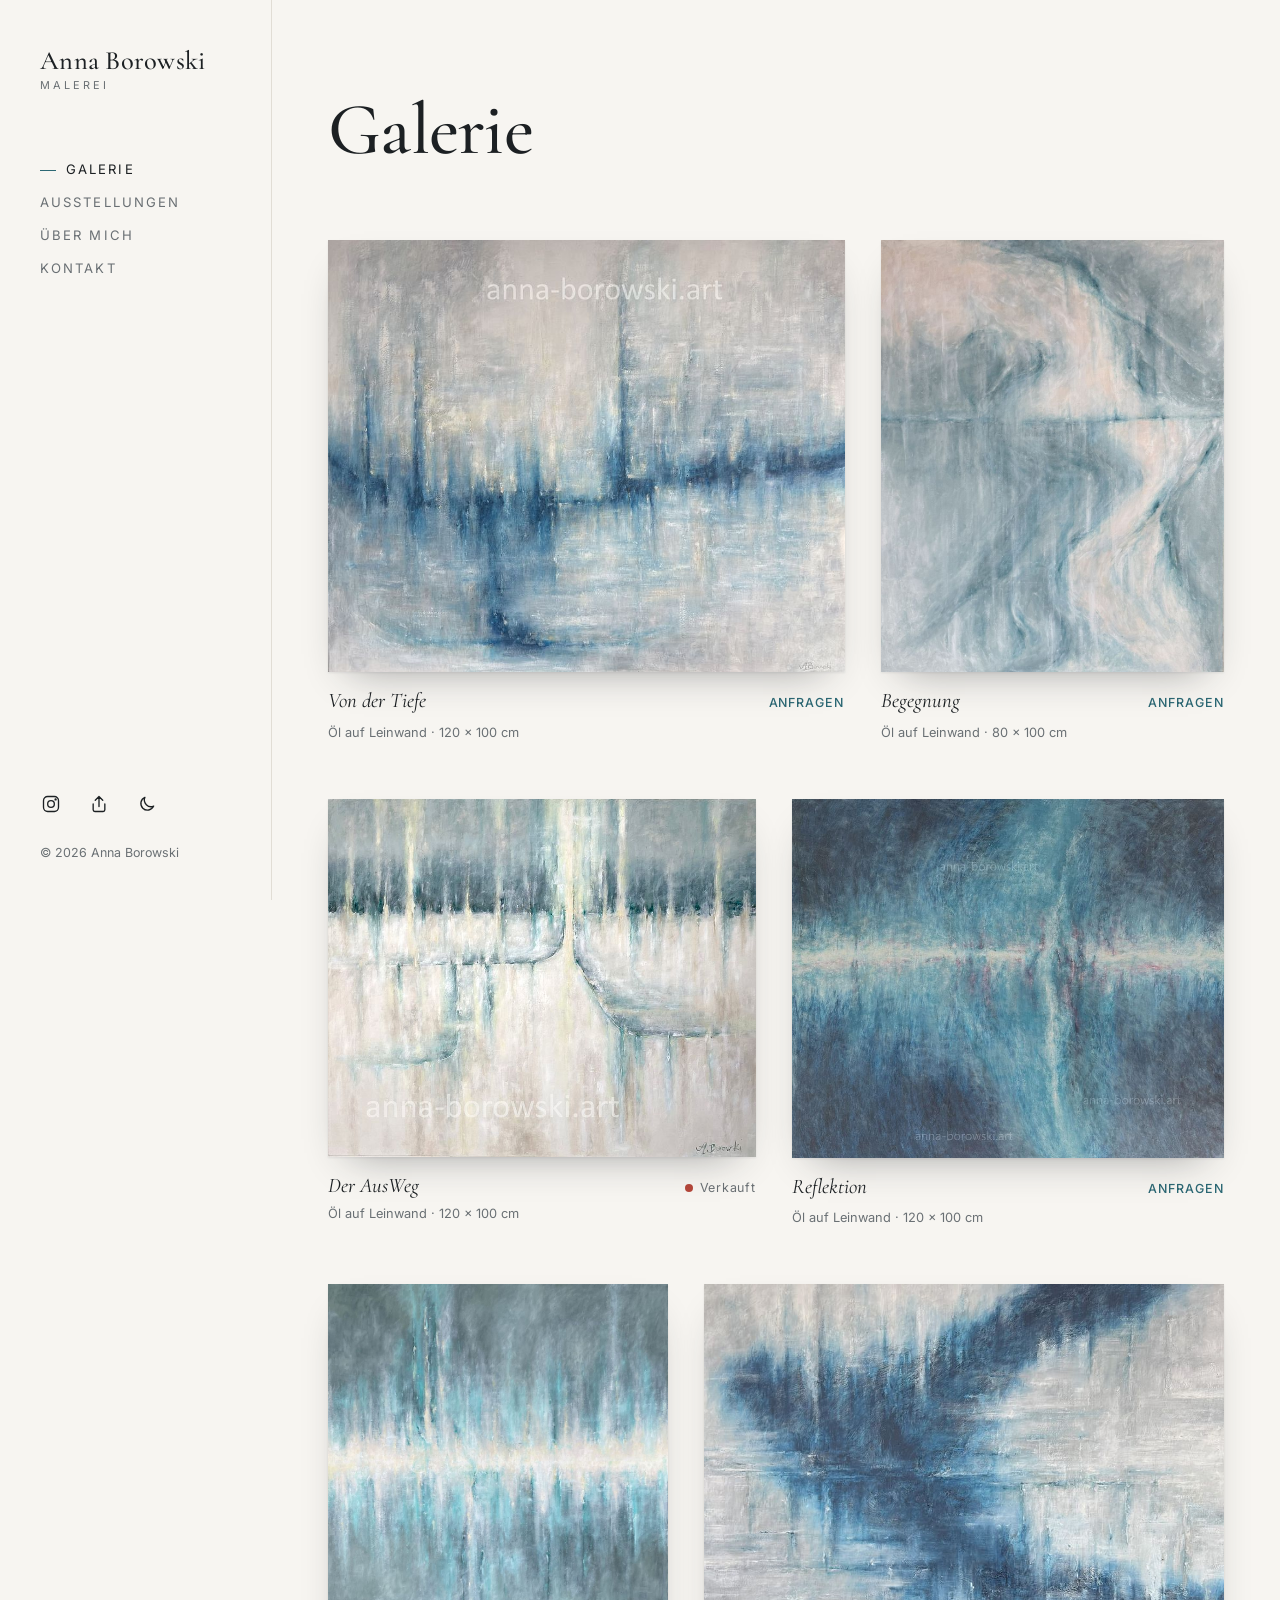
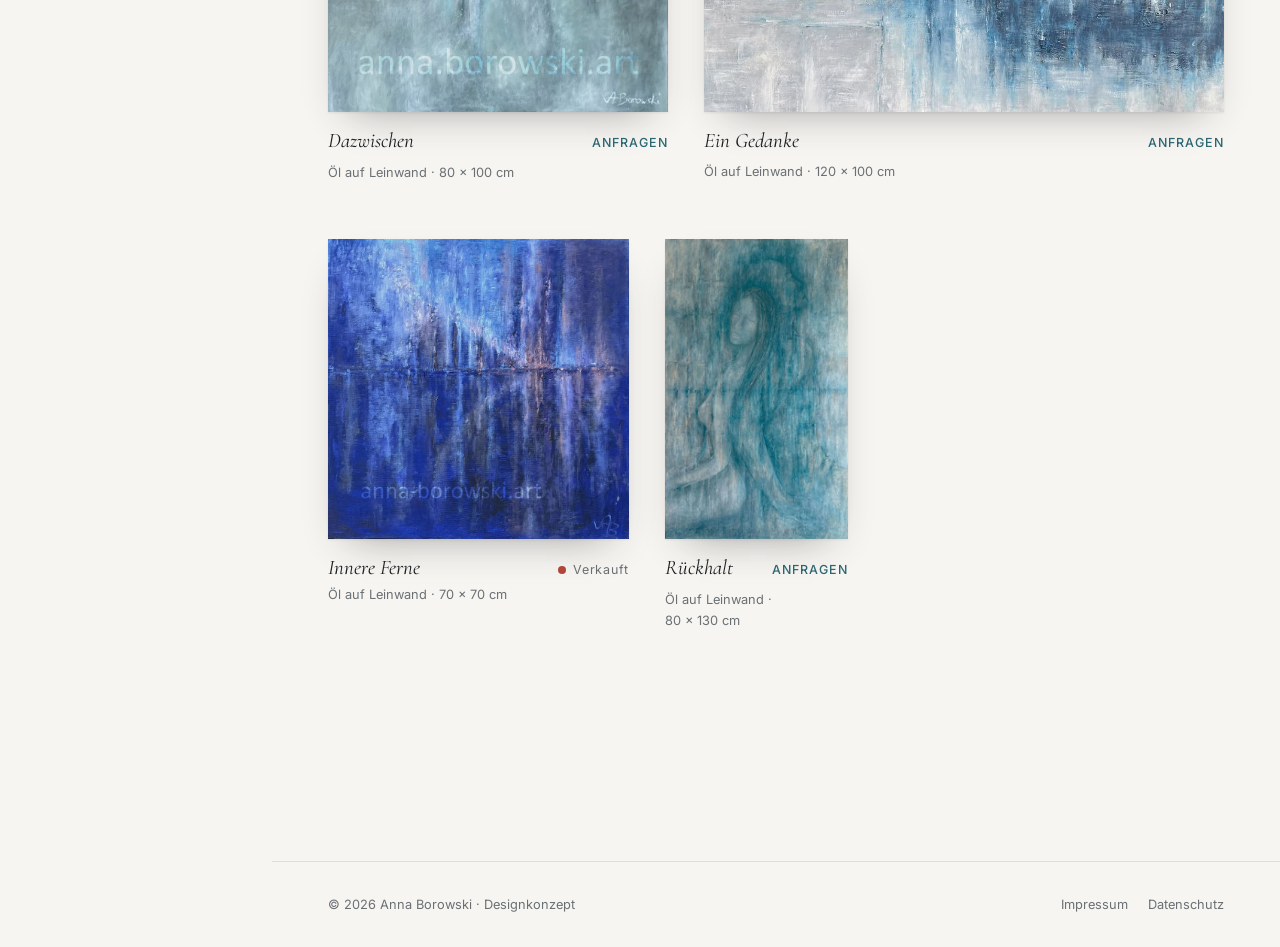
==== commit 73a89743: "Galerie: Ansicht-Umschalter entfernt, nur noch Reihen-Ansicht Mosaik- und Einzel-Layout (CSS/JS) ble" ====
--- a/index.html
+++ b/index.html
@@ -64,14 +64,6 @@
         <h1>Galerie</h1>
       </header>
 
-      <div class="toolbar">
-        <div class="segmented view-switch" role="group" aria-label="Darstellung wählen">
-          <button type="button" data-view="rows" aria-pressed="true" title="Reihen"><svg viewBox="0 0 24 24" fill="none" stroke="currentColor" stroke-width="1.6" stroke-linejoin="round" aria-hidden="true"><rect x="3" y="4" width="8" height="7" rx="1"/><rect x="13" y="4" width="8" height="7" rx="1"/><rect x="3" y="13" width="5" height="7" rx="1"/><rect x="10" y="13" width="11" height="7" rx="1"/></svg><span class="label">Reihen</span></button>
-          <button type="button" data-view="masonry" aria-pressed="false" title="Mosaik"><svg viewBox="0 0 24 24" fill="none" stroke="currentColor" stroke-width="1.6" stroke-linejoin="round" aria-hidden="true"><rect x="3" y="3" width="8" height="10" rx="1"/><rect x="13" y="3" width="8" height="6" rx="1"/><rect x="3" y="15" width="8" height="6" rx="1"/><rect x="13" y="11" width="8" height="10" rx="1"/></svg><span class="label">Mosaik</span></button>
-          <button type="button" data-view="single" aria-pressed="false" title="Einzeln"><svg viewBox="0 0 24 24" fill="none" stroke="currentColor" stroke-width="1.6" stroke-linejoin="round" aria-hidden="true"><rect x="5" y="3" width="14" height="14" rx="1"/><path d="M8 20.5h8" stroke-linecap="round"/></svg><span class="label">Einzeln</span></button>
-        </div>
-      </div>
-
       <div id="gallery" class="gallery gallery--rows" aria-live="polite"></div>
       <noscript><p>Für die Galerie wird JavaScript benötigt.</p></noscript>
     </div>
